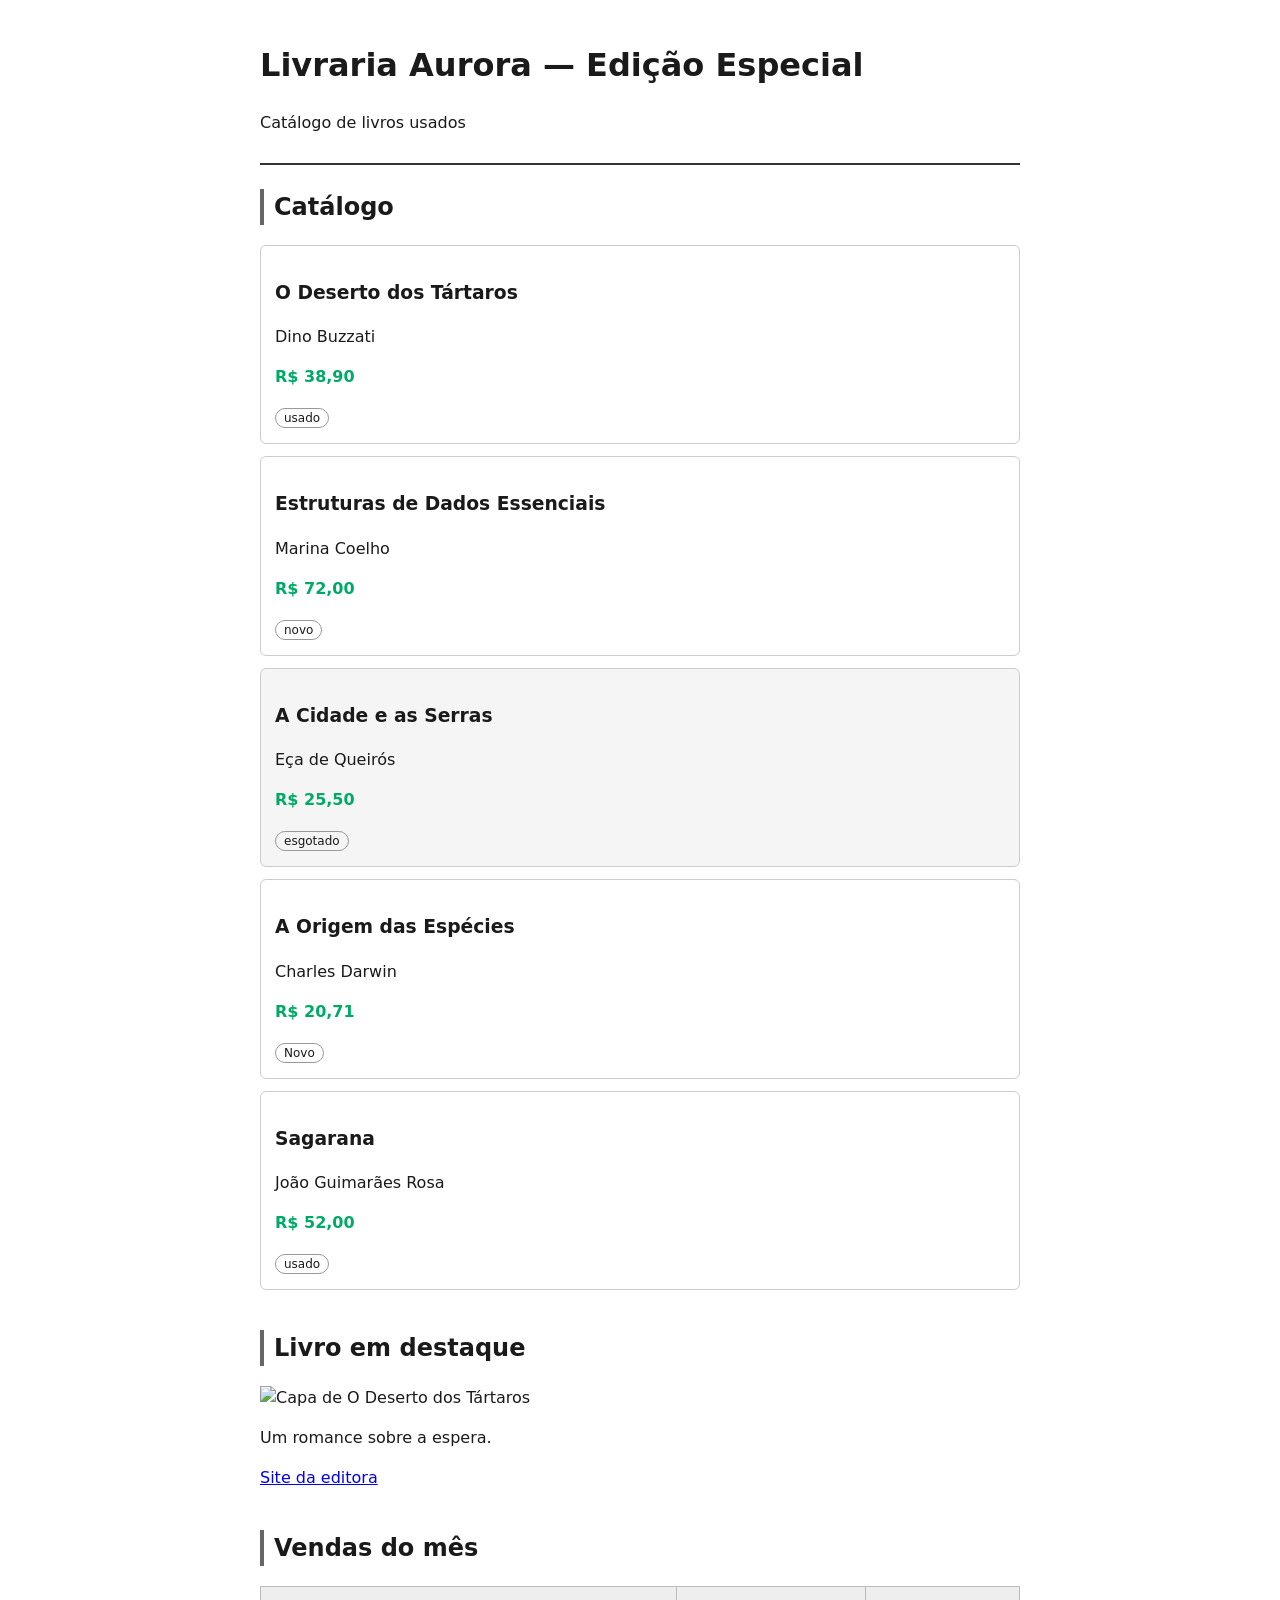
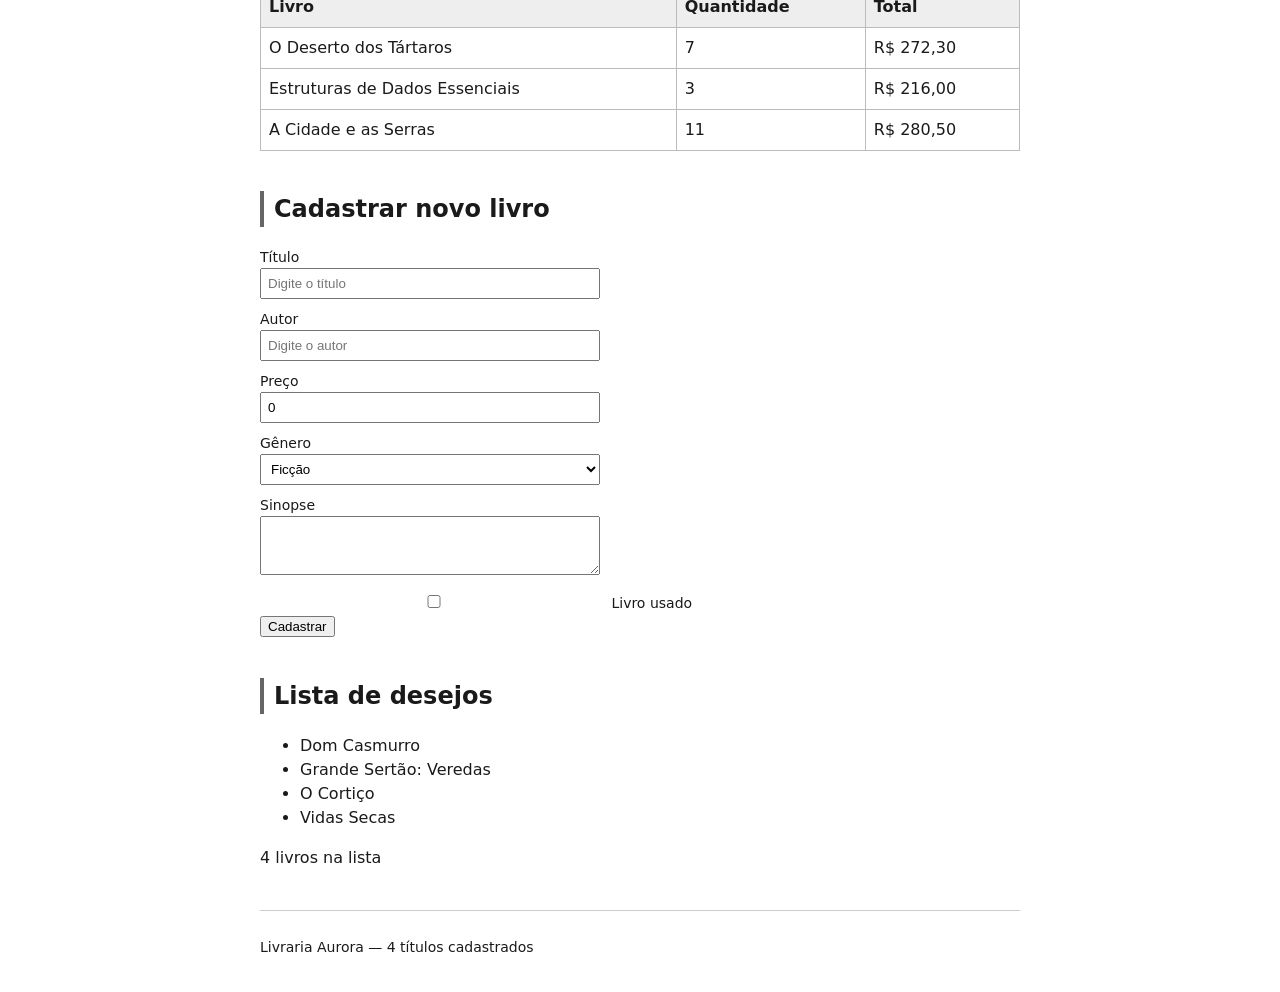
==== DOM2.html @ 726ca989 "feat: adiciona exercícios de DOM fix: corrige seletor no exercício 1.4 docs: atualiza README" ====
<!DOCTYPE html>
<html lang="pt-br">
<head>
  <meta charset="UTF-8">
  <meta name="viewport" content="width=device-width, initial-scale=1.0">
  <title>Praticando DOM — Livraria Aurora</title>
  <style>
    * { box-sizing: border-box; }
    body {
      font-family: system-ui, Arial, sans-serif;
      max-width: 800px;
      margin: 0 auto;
      padding: 20px;
      line-height: 1.5;
      color: #1a1a1a;
    }
    header { border-bottom: 2px solid #333; padding-bottom: 12px; margin-bottom: 24px; }
    section { margin-bottom: 40px; }
    h2 { border-left: 4px solid #666; padding-left: 10px; }
    .oculto { display: none; }
    .livro {
      border: 1px solid #ccc;
      border-radius: 6px;
      padding: 14px;
      margin-bottom: 12px;
    }
    .esgotado { background: #f5f5f5; }
    .preco { font-weight: bold; color: #0a6; }
    .badge { font-size: 12px; padding: 2px 8px; border: 1px solid #999; border-radius: 10px; }
    table { border-collapse: collapse; width: 100%; }
    th, td { border: 1px solid #bbb; padding: 8px; text-align: left; }
    thead { background: #eee; }
    label { display: block; margin-top: 10px; font-size: 14px; }
    input, select, textarea { padding: 6px; width: 100%; max-width: 340px; }
    footer { border-top: 1px solid #ccc; margin-top: 40px; padding-top: 12px; font-size: 14px; }
  </style>
  <script src="Dom2atividade.js" defer></script>
</head>
<body>

  <header>
    <h1 id="titulo-loja">Livraria Aurora</h1>
    <p id="subtitulo">Catálogo de livros usados <span class="oculto">(rascunho interno — não publicar)</span></p>
  </header>

  <main>

    <!-- ============ CATÁLOGO ============ -->
    <section id="catalogo">
      <h2>Catálogo</h2>

      <div class="livro" data-id="101" data-genero="ficcao" data-estoque="4">
        <h3 class="titulo-livro">O Deserto dos Tártaros</h3>
        <p class="autor">Dino Buzzati</p>
        <p class="preco" data-valor="38.90">R$ 38,90</p>
        <span class="badge">usado</span>
      </div>

      <div class="livro" data-id="102" data-genero="tecnico" data-estoque="12">
        <h3 class="titulo-livro">Estruturas de Dados Essenciais</h3>
        <p class="autor">Marina Coelho</p>
        <p class="preco" data-valor="72.00">R$ 72,00</p>
        <span class="badge">novo</span>
      </div>

      <div class="livro esgotado" data-id="103" data-genero="ficcao" data-estoque="0">
        <h3 class="titulo-livro">A Cidade e as Serras</h3>
        <p class="autor">Eça de Queirós</p>
        <p class="preco" data-valor="25.50">R$ 25,50</p>
        <span class="badge">esgotado</span>
      </div>

      <div class="livro oculto" data-id="104" data-genero="biografia" data-estoque="2">
        <h3 class="titulo-livro">Memórias de um Tipógrafo</h3>
        <p class="autor">Joaquim Nabuco Filho</p>
        <p class="preco" data-valor="44.00">R$ 44,00</p>
        <span class="badge">pré-venda</span>
      </div>
    </section>

    <!-- ============ DESTAQUE ============ -->
    <section id="destaque">
      <h2>Livro em destaque</h2>
      <img id="capa-destaque"
           src="capas/deserto.jpg"
           alt="Capa de O Deserto dos Tártaros"
           width="120"
           data-id="101">
      <p id="descricao-destaque">
        Um romance sobre a espera.
        <span class="oculto">Nota interna: revisar tradução na página 84.</span>
      </p>
      <a id="link-editora" href="https://exemplo.com/editora" target="_blank" rel="noopener">
        Site da editora
      </a>
    </section>

    <!-- ============ TABELA ============ -->
    <section id="secao-vendas">
      <h2>Vendas do mês</h2>
      <table id="tabela-vendas">
        <thead>
          <tr>
            <th>Livro</th>
            <th>Quantidade</th>
            <th>Total</th>
          </tr>
        </thead>
        <tbody>
          <tr data-id="101"><td>O Deserto dos Tártaros</td><td>7</td><td>R$ 272,30</td></tr>
          <tr data-id="102"><td>Estruturas de Dados Essenciais</td><td>3</td><td>R$ 216,00</td></tr>
          <tr data-id="103"><td>A Cidade e as Serras</td><td>11</td><td>R$ 280,50</td></tr>
        </tbody>
      </table>
    </section>

    <!-- ============ FORMULÁRIO ============ -->
    <section id="secao-cadastro">
      <h2>Cadastrar novo livro</h2>
      <form id="form-livro">
        <label for="campo-titulo">Título</label>
        <input type="text" id="campo-titulo" name="titulo" placeholder="Digite o título">

        <label for="campo-autor">Autor</label>
        <input type="text" id="campo-autor" name="autor" placeholder="Digite o autor">

        <label for="campo-preco">Preço</label>
        <input type="number" id="campo-preco" name="preco" step="0.01" min="0" value="0">

        <label for="campo-genero">Gênero</label>
        <select id="campo-genero" name="genero">
          <option value="ficcao">Ficção</option>
          <option value="tecnico">Técnico</option>
          <option value="biografia">Biografia</option>
        </select>

        <label for="campo-sinopse">Sinopse</label>
        <textarea id="campo-sinopse" name="sinopse" rows="3"></textarea>

        <label>
          <input type="checkbox" id="campo-usado" name="usado"> Livro usado
        </label>

        <button type="submit" id="btn-cadastrar">Cadastrar</button>
      </form>
      <p id="saida-cadastro"></p>
    </section>

    <!-- ============ LISTA VAZIA (para exercícios de criação) ============ -->
    <section id="secao-desejos">
      <h2>Lista de desejos</h2>
      <ul id="lista-desejos"></ul>
      <p id="contador-desejos">0 livros na lista</p>
    </section>

  </main>

  <footer>
    <p id="rodape">Livraria Aurora — <span id="total-livros">4</span> títulos cadastrados</p>
  </footer>

  
</body>
</html>
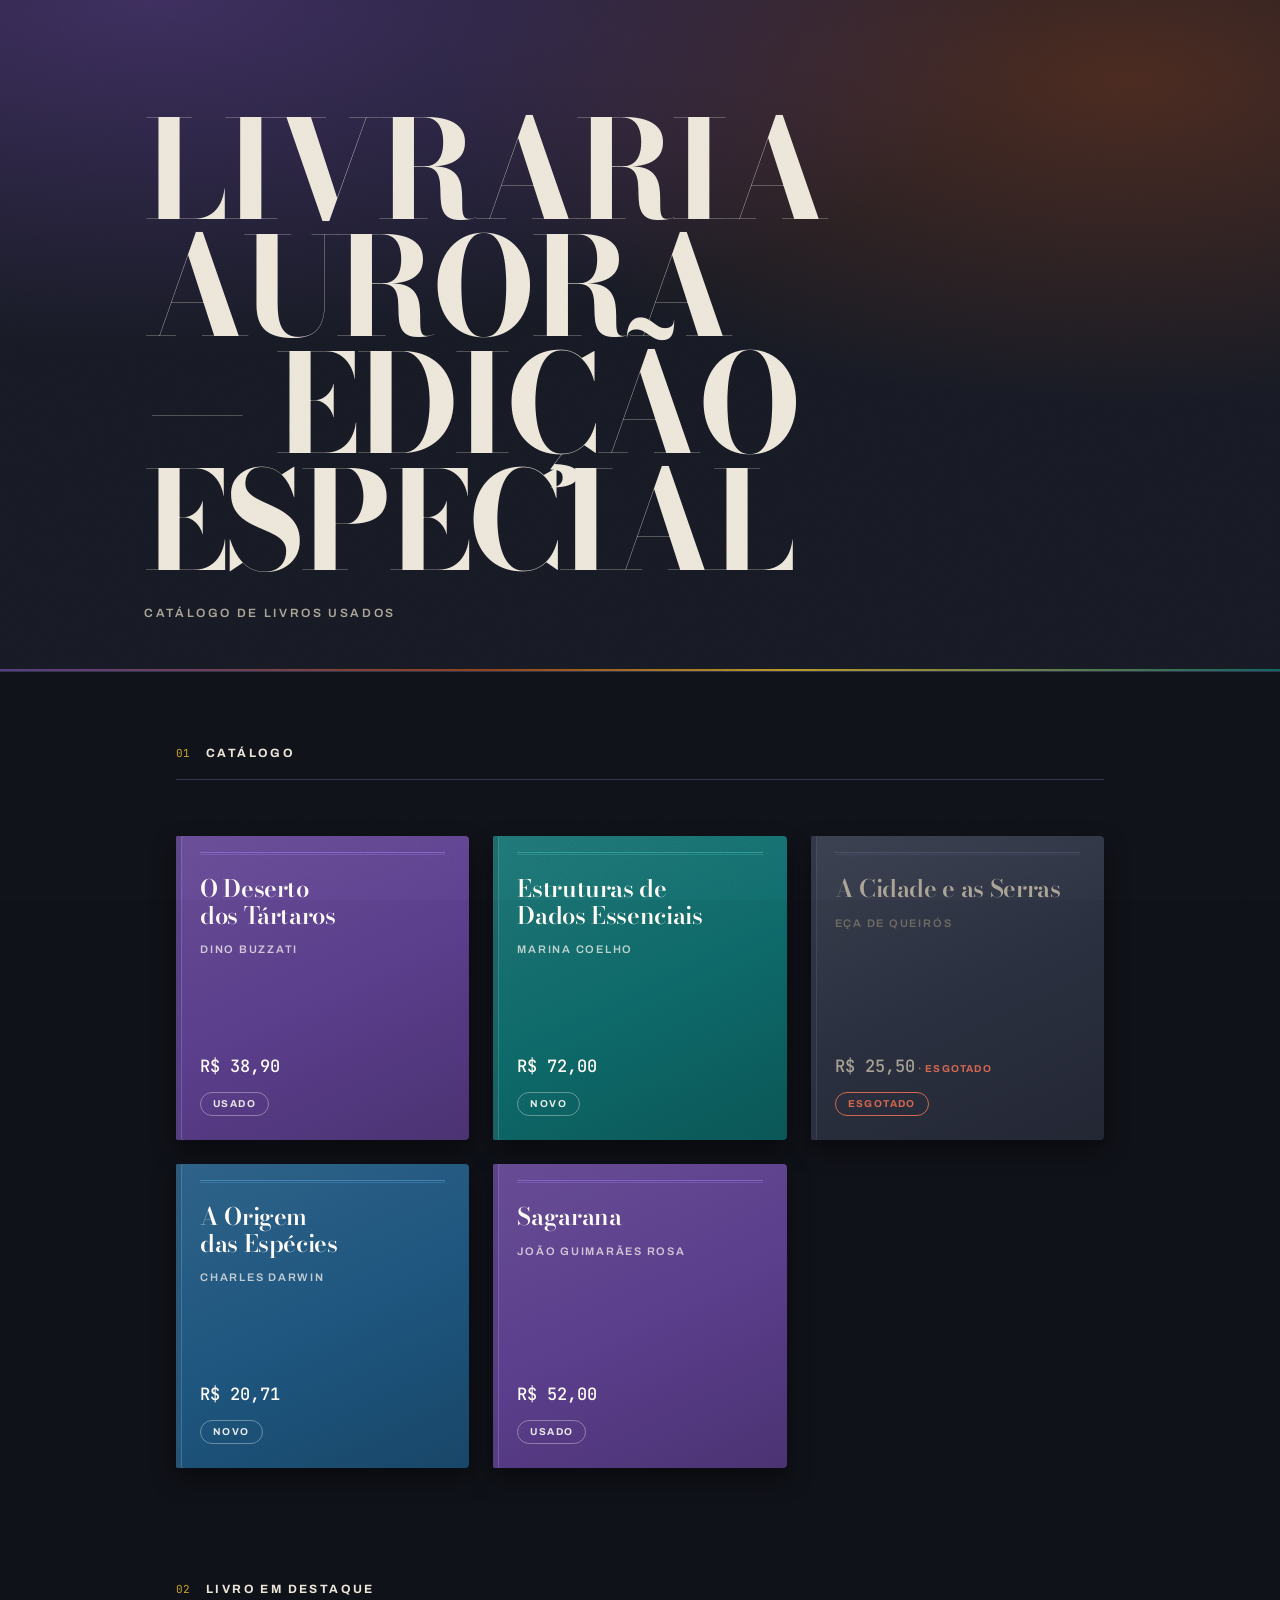
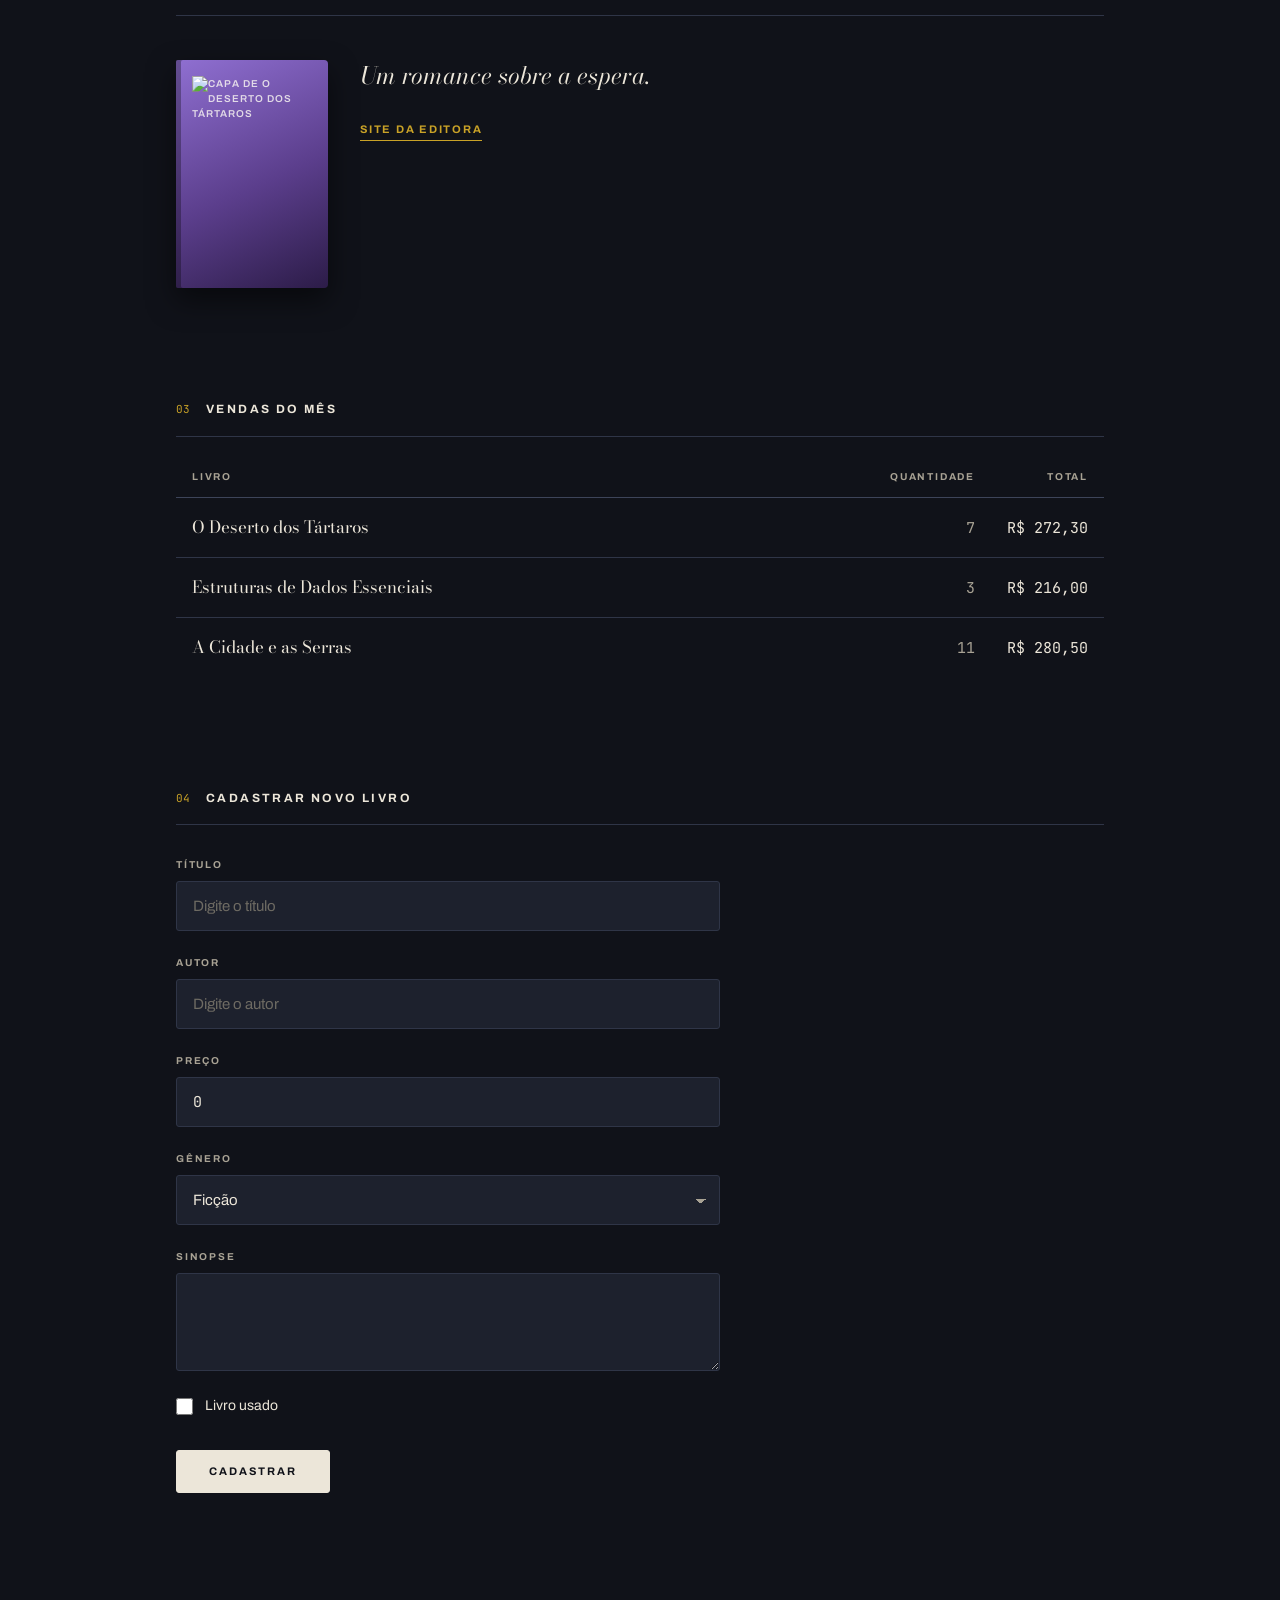
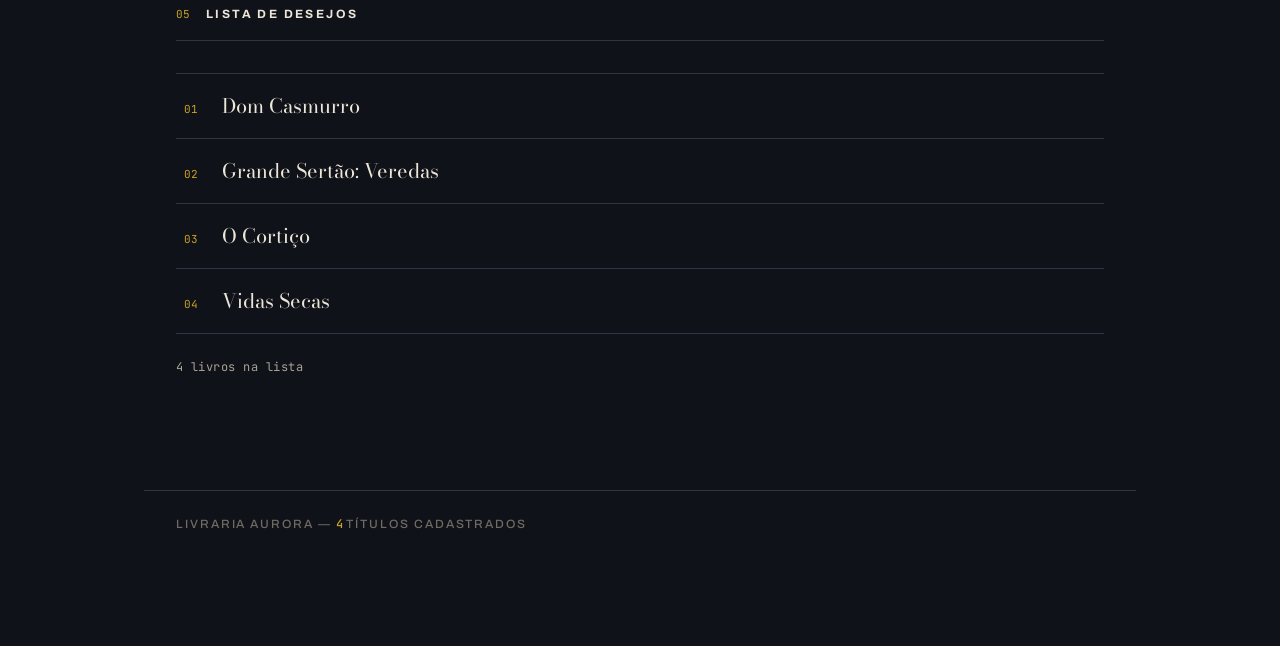
==== commit a174754f: "adição do css" ====
--- a/DOM2.html
+++ b/DOM2.html
@@ -1,164 +1,179 @@
-<!DOCTYPE html>
+<!doctype html>
 <html lang="pt-br">
-<head>
-  <meta charset="UTF-8">
-  <meta name="viewport" content="width=device-width, initial-scale=1.0">
-  <title>Praticando DOM — Livraria Aurora</title>
-  <style>
-    * { box-sizing: border-box; }
-    body {
-      font-family: system-ui, Arial, sans-serif;
-      max-width: 800px;
-      margin: 0 auto;
-      padding: 20px;
-      line-height: 1.5;
-      color: #1a1a1a;
-    }
-    header { border-bottom: 2px solid #333; padding-bottom: 12px; margin-bottom: 24px; }
-    section { margin-bottom: 40px; }
-    h2 { border-left: 4px solid #666; padding-left: 10px; }
-    .oculto { display: none; }
-    .livro {
-      border: 1px solid #ccc;
-      border-radius: 6px;
-      padding: 14px;
-      margin-bottom: 12px;
-    }
-    .esgotado { background: #f5f5f5; }
-    .preco { font-weight: bold; color: #0a6; }
-    .badge { font-size: 12px; padding: 2px 8px; border: 1px solid #999; border-radius: 10px; }
-    table { border-collapse: collapse; width: 100%; }
-    th, td { border: 1px solid #bbb; padding: 8px; text-align: left; }
-    thead { background: #eee; }
-    label { display: block; margin-top: 10px; font-size: 14px; }
-    input, select, textarea { padding: 6px; width: 100%; max-width: 340px; }
-    footer { border-top: 1px solid #ccc; margin-top: 40px; padding-top: 12px; font-size: 14px; }
-  </style>
-  <script src="Dom2atividade.js" defer></script>
-</head>
-<body>
+  <head>
+    <meta charset="UTF-8" />
+    <meta name="viewport" content="width=device-width, initial-scale=1.0" />
+    <title>Praticando DOM — Livraria Aurora</title>
+    <link rel="stylesheet" href="DOM2.css" />
+    <script src="Dom2atividade.js" defer></script>
+  </head>
+  <body>
+    <header>
+      <h1 id="titulo-loja">Livraria Aurora</h1>
+      <p id="subtitulo">
+        Catálogo de livros usados
+        <span class="oculto">(rascunho interno — não publicar)</span>
+      </p>
+    </header>
 
-  <header>
-    <h1 id="titulo-loja">Livraria Aurora</h1>
-    <p id="subtitulo">Catálogo de livros usados <span class="oculto">(rascunho interno — não publicar)</span></p>
-  </header>
+    <main>
+      <section id="catalogo">
+        <h2>Catálogo</h2>
 
-  <main>
+        <div class="livro" data-id="101" data-genero="ficcao" data-estoque="4">
+          <h3 class="titulo-livro">O Deserto dos Tártaros</h3>
+          <p class="autor">Dino Buzzati</p>
+          <p class="preco" data-valor="38.90">R$ 38,90</p>
+          <span class="badge">usado</span>
+        </div>
 
-    <!-- ============ CATÁLOGO ============ -->
-    <section id="catalogo">
-      <h2>Catálogo</h2>
+        <div
+          class="livro"
+          data-id="102"
+          data-genero="tecnico"
+          data-estoque="12"
+        >
+          <h3 class="titulo-livro">Estruturas de Dados Essenciais</h3>
+          <p class="autor">Marina Coelho</p>
+          <p class="preco" data-valor="72.00">R$ 72,00</p>
+          <span class="badge">novo</span>
+        </div>
 
-      <div class="livro" data-id="101" data-genero="ficcao" data-estoque="4">
-        <h3 class="titulo-livro">O Deserto dos Tártaros</h3>
-        <p class="autor">Dino Buzzati</p>
-        <p class="preco" data-valor="38.90">R$ 38,90</p>
-        <span class="badge">usado</span>
-      </div>
+        <div
+          class="livro esgotado"
+          data-id="103"
+          data-genero="ficcao"
+          data-estoque="0"
+        >
+          <h3 class="titulo-livro">A Cidade e as Serras</h3>
+          <p class="autor">Eça de Queirós</p>
+          <p class="preco" data-valor="25.50">R$ 25,50</p>
+          <span class="badge">esgotado</span>
+        </div>
 
-      <div class="livro" data-id="102" data-genero="tecnico" data-estoque="12">
-        <h3 class="titulo-livro">Estruturas de Dados Essenciais</h3>
-        <p class="autor">Marina Coelho</p>
-        <p class="preco" data-valor="72.00">R$ 72,00</p>
-        <span class="badge">novo</span>
-      </div>
+        <div
+          class="livro oculto"
+          data-id="104"
+          data-genero="biografia"
+          data-estoque="2"
+        >
+          <h3 class="titulo-livro">Memórias de um Tipógrafo</h3>
+          <p class="autor">Joaquim Nabuco Filho</p>
+          <p class="preco" data-valor="44.00">R$ 44,00</p>
+          <span class="badge">pré-venda</span>
+        </div>
+      </section>
+      <section id="destaque">
+        <h2>Livro em destaque</h2>
+        <img
+          id="capa-destaque"
+          src="capas/deserto.jpg"
+          alt="Capa de O Deserto dos Tártaros"
+          width="120"
+          data-id="101"
+        />
+        <p id="descricao-destaque">
+          Um romance sobre a espera.
+          <span class="oculto"
+            >Nota interna: revisar tradução na página 84.</span
+          >
+        </p>
+        <a
+          id="link-editora"
+          href="https://exemplo.com/editora"
+          target="_blank"
+          rel="noopener"
+        >
+          Site da editora
+        </a>
+      </section>
+      <section id="secao-vendas">
+        <h2>Vendas do mês</h2>
+        <table id="tabela-vendas">
+          <thead>
+            <tr>
+              <th>Livro</th>
+              <th>Quantidade</th>
+              <th>Total</th>
+            </tr>
+          </thead>
+          <tbody>
+            <tr data-id="101">
+              <td>O Deserto dos Tártaros</td>
+              <td>7</td>
+              <td>R$ 272,30</td>
+            </tr>
+            <tr data-id="102">
+              <td>Estruturas de Dados Essenciais</td>
+              <td>3</td>
+              <td>R$ 216,00</td>
+            </tr>
+            <tr data-id="103">
+              <td>A Cidade e as Serras</td>
+              <td>11</td>
+              <td>R$ 280,50</td>
+            </tr>
+          </tbody>
+        </table>
+      </section>
+      <section id="secao-cadastro">
+        <h2>Cadastrar novo livro</h2>
+        <form id="form-livro">
+          <label for="campo-titulo">Título</label>
+          <input
+            type="text"
+            id="campo-titulo"
+            name="titulo"
+            placeholder="Digite o título"
+          />
 
-      <div class="livro esgotado" data-id="103" data-genero="ficcao" data-estoque="0">
-        <h3 class="titulo-livro">A Cidade e as Serras</h3>
-        <p class="autor">Eça de Queirós</p>
-        <p class="preco" data-valor="25.50">R$ 25,50</p>
-        <span class="badge">esgotado</span>
-      </div>
+          <label for="campo-autor">Autor</label>
+          <input
+            type="text"
+            id="campo-autor"
+            name="autor"
+            placeholder="Digite o autor"
+          />
 
-      <div class="livro oculto" data-id="104" data-genero="biografia" data-estoque="2">
-        <h3 class="titulo-livro">Memórias de um Tipógrafo</h3>
-        <p class="autor">Joaquim Nabuco Filho</p>
-        <p class="preco" data-valor="44.00">R$ 44,00</p>
-        <span class="badge">pré-venda</span>
-      </div>
-    </section>
+          <label for="campo-preco">Preço</label>
+          <input
+            type="number"
+            id="campo-preco"
+            name="preco"
+            step="0.01"
+            min="0"
+            value="0"
+          />
 
-    <!-- ============ DESTAQUE ============ -->
-    <section id="destaque">
-      <h2>Livro em destaque</h2>
-      <img id="capa-destaque"
-           src="capas/deserto.jpg"
-           alt="Capa de O Deserto dos Tártaros"
-           width="120"
-           data-id="101">
-      <p id="descricao-destaque">
-        Um romance sobre a espera.
-        <span class="oculto">Nota interna: revisar tradução na página 84.</span>
+          <label for="campo-genero">Gênero</label>
+          <select id="campo-genero" name="genero">
+            <option value="ficcao">Ficção</option>
+            <option value="tecnico">Técnico</option>
+            <option value="biografia">Biografia</option>
+          </select>
+
+          <label for="campo-sinopse">Sinopse</label>
+          <textarea id="campo-sinopse" name="sinopse" rows="3"></textarea>
+
+          <label>
+            <input type="checkbox" id="campo-usado" name="usado" /> Livro usado
+          </label>
+
+          <button type="submit" id="btn-cadastrar">Cadastrar</button>
+        </form>
+        <p id="saida-cadastro"></p>
+      </section>
+      <section id="secao-desejos">
+        <h2>Lista de desejos</h2>
+        <ul id="lista-desejos"></ul>
+        <p id="contador-desejos">0 livros na lista</p>
+      </section>
+    </main>
+
+    <footer>
+      <p id="rodape">
+        Livraria Aurora — <span id="total-livros">4</span> títulos cadastrados
       </p>
-      <a id="link-editora" href="https://exemplo.com/editora" target="_blank" rel="noopener">
-        Site da editora
-      </a>
-    </section>
-
-    <!-- ============ TABELA ============ -->
-    <section id="secao-vendas">
-      <h2>Vendas do mês</h2>
-      <table id="tabela-vendas">
-        <thead>
-          <tr>
-            <th>Livro</th>
-            <th>Quantidade</th>
-            <th>Total</th>
-          </tr>
-        </thead>
-        <tbody>
-          <tr data-id="101"><td>O Deserto dos Tártaros</td><td>7</td><td>R$ 272,30</td></tr>
-          <tr data-id="102"><td>Estruturas de Dados Essenciais</td><td>3</td><td>R$ 216,00</td></tr>
-          <tr data-id="103"><td>A Cidade e as Serras</td><td>11</td><td>R$ 280,50</td></tr>
-        </tbody>
-      </table>
-    </section>
-
-    <!-- ============ FORMULÁRIO ============ -->
-    <section id="secao-cadastro">
-      <h2>Cadastrar novo livro</h2>
-      <form id="form-livro">
-        <label for="campo-titulo">Título</label>
-        <input type="text" id="campo-titulo" name="titulo" placeholder="Digite o título">
-
-        <label for="campo-autor">Autor</label>
-        <input type="text" id="campo-autor" name="autor" placeholder="Digite o autor">
-
-        <label for="campo-preco">Preço</label>
-        <input type="number" id="campo-preco" name="preco" step="0.01" min="0" value="0">
-
-        <label for="campo-genero">Gênero</label>
-        <select id="campo-genero" name="genero">
-          <option value="ficcao">Ficção</option>
-          <option value="tecnico">Técnico</option>
-          <option value="biografia">Biografia</option>
-        </select>
-
-        <label for="campo-sinopse">Sinopse</label>
-        <textarea id="campo-sinopse" name="sinopse" rows="3"></textarea>
-
-        <label>
-          <input type="checkbox" id="campo-usado" name="usado"> Livro usado
-        </label>
-
-        <button type="submit" id="btn-cadastrar">Cadastrar</button>
-      </form>
-      <p id="saida-cadastro"></p>
-    </section>
-
-    <!-- ============ LISTA VAZIA (para exercícios de criação) ============ -->
-    <section id="secao-desejos">
-      <h2>Lista de desejos</h2>
-      <ul id="lista-desejos"></ul>
-      <p id="contador-desejos">0 livros na lista</p>
-    </section>
-
-  </main>
-
-  <footer>
-    <p id="rodape">Livraria Aurora — <span id="total-livros">4</span> títulos cadastrados</p>
-  </footer>
-
-  
-</body>
-</html>+    </footer>
+  </body>
+</html>
--- a/DOM2.css
+++ b/DOM2.css
@@ -0,0 +1,868 @@
+@import url("https://fonts.googleapis.com/css2?family=Bodoni+Moda:ital,opsz,wght@0,6..96,400;0,6..96,600;0,6..96,700;1,6..96,400&family=Archivo:wght@400;500;600;700&family=JetBrains+Mono:wght@400;500&display=swap");
+
+:root {
+  --breu: #101219;
+  --sala: #171a24;
+  --painel: #1d212d;
+  --painel-2: #232837;
+  --fio: #2f3547;
+  --fio-forte: #3d4459;
+
+  --papel: #ece6d9;
+  --papel-meio: #a8a294;
+  --papel-fraco: #6e6b63;
+
+  --ficcao: #5b3e8c;
+  --ficcao-luz: #8f6fd1;
+  --tecnico: #0e6a6a;
+  --tecnico-luz: #3aa5a0;
+  --biografia: #9c4419;
+  --biografia-luz: #d97b3f;
+  --cientifica: #1e567f;
+  --cientifica-luz: #4f93c4;
+  --neutro: #414859;
+  --neutro-luz: #8590a3;
+
+  --aurora: linear-gradient(
+    90deg,
+    #5b3e8c 0%,
+    #9c4419 38%,
+    #c9a227 62%,
+    #0e6a6a 100%
+  );
+
+  --ouro: #c9a227;
+  --alerta: #d4674f;
+  --ok: #4fb08a;
+
+  --display: "Bodoni Moda", "Didot", Georgia, serif;
+  --ui: "Archivo", system-ui, sans-serif;
+  --dados: "JetBrains Mono", "SF Mono", Consolas, monospace;
+
+  --e1: 0.25rem;
+  --e2: 0.5rem;
+  --e3: 0.75rem;
+  --e4: 1rem;
+  --e5: 1.5rem;
+  --e6: 2rem;
+  --e7: 3rem;
+  --e8: 4.5rem;
+  --e9: 7rem;
+
+  --raio: 3px;
+
+  --transicao: 220ms cubic-bezier(0.22, 0.61, 0.36, 1);
+}
+
+*,
+*::before,
+*::after {
+  box-sizing: border-box;
+}
+* {
+  margin: 0;
+}
+
+html {
+  -webkit-text-size-adjust: 100%;
+  scroll-behavior: smooth;
+}
+
+body {
+  min-height: 100vh;
+  background: var(--breu);
+  color: var(--papel);
+  font-family: var(--ui);
+  font-size: 1rem;
+  line-height: 1.6;
+  -webkit-font-smoothing: antialiased;
+  padding: 0 0 var(--e9);
+  overflow-x: hidden;
+}
+
+body::before {
+  content: "";
+  position: fixed;
+  inset: 0;
+  z-index: 9999;
+  pointer-events: none;
+  opacity: 0.16;
+  mix-blend-mode: overlay;
+  background-image: url("data:image/svg+xml,%3Csvg xmlns='http://www.w3.org/2000/svg' width='180' height='180'%3E%3Cfilter id='n'%3E%3CfeTurbulence type='fractalNoise' baseFrequency='.85' numOctaves='3'/%3E%3C/filter%3E%3Crect width='100%25' height='100%25' filter='url(%23n)'/%3E%3C/svg%3E");
+}
+
+img {
+  display: block;
+  max-width: 100%;
+  height: auto;
+}
+button,
+input,
+select,
+textarea {
+  font: inherit;
+  color: inherit;
+}
+
+:focus-visible {
+  outline: 2px solid var(--ouro);
+  outline-offset: 3px;
+}
+
+body > header {
+  position: relative;
+  padding: var(--e9) var(--e6) var(--e7);
+  background:
+    radial-gradient(
+      120% 90% at 12% 0%,
+      rgba(91, 62, 140, 0.55) 0%,
+      transparent 58%
+    ),
+    radial-gradient(
+      90% 80% at 88% 12%,
+      rgba(156, 68, 25, 0.38) 0%,
+      transparent 60%
+    ),
+    var(--sala);
+  border-bottom: 1px solid var(--fio);
+  overflow: hidden;
+}
+
+body > header::after {
+  content: "";
+  position: absolute;
+  left: 0;
+  right: 0;
+  bottom: 0;
+  height: 2px;
+  background: var(--aurora);
+  opacity: 0.9;
+}
+
+#titulo-loja {
+  max-width: 62rem;
+  margin-inline: auto;
+  font-family: var(--display);
+  font-optical-sizing: auto;
+  font-size: clamp(3rem, 13vw, 8.5rem);
+  font-weight: 700;
+  line-height: 0.86;
+  letter-spacing: -0.035em;
+  text-transform: uppercase;
+  color: var(--papel);
+  text-wrap: balance;
+}
+
+#subtitulo {
+  max-width: 62rem;
+  margin: var(--e5) auto 0;
+  font-size: 0.75rem;
+  font-weight: 600;
+  text-transform: uppercase;
+  letter-spacing: 0.22em;
+  color: var(--papel-meio);
+}
+
+main {
+  max-width: 62rem;
+  margin: var(--e8) auto 0;
+  padding-inline: var(--e6);
+  display: flex;
+  flex-direction: column;
+  gap: var(--e9);
+}
+
+main {
+  counter-reset: secao;
+}
+
+h2 {
+  display: flex;
+  align-items: baseline;
+  gap: var(--e4);
+  font-family: var(--ui);
+  font-size: 0.75rem;
+  font-weight: 700;
+  text-transform: uppercase;
+  letter-spacing: 0.2em;
+  color: var(--papel);
+  padding-bottom: var(--e4);
+  margin-bottom: var(--e6);
+  border-bottom: 1px solid var(--fio);
+}
+
+h2::before {
+  counter-increment: secao;
+  content: counter(secao, decimal-leading-zero);
+  font-family: var(--dados);
+  font-size: 0.6875rem;
+  font-weight: 400;
+  letter-spacing: 0;
+  color: var(--ouro);
+}
+
+#catalogo {
+  display: grid;
+  grid-template-columns: repeat(auto-fill, minmax(15rem, 1fr));
+  gap: var(--e5);
+  align-items: stretch;
+}
+
+#catalogo > h2 {
+  grid-column: 1 / -1;
+}
+
+.livro {
+  --capa: var(--neutro);
+  --capa-luz: var(--neutro-luz);
+
+  position: relative;
+  display: flex;
+  flex-direction: column;
+  min-height: 19rem;
+  padding: var(--e6) var(--e5) var(--e5);
+  background: linear-gradient(
+    155deg,
+    color-mix(in srgb, var(--capa) 100%, white 8%) 0%,
+    var(--capa) 52%,
+    color-mix(in srgb, var(--capa) 100%, black 22%) 100%
+  );
+  border-radius: 2px 4px 4px 2px;
+  box-shadow:
+    inset 5px 0 0 rgba(0, 0, 0, 0.28),
+    inset 6px 0 0 color-mix(in srgb, var(--capa-luz) 55%, transparent),
+    0 10px 24px rgba(0, 0, 0, 0.45);
+  transform-origin: left center;
+  transition:
+    transform var(--transicao),
+    box-shadow var(--transicao);
+}
+
+.livro::before {
+  content: "";
+  position: absolute;
+  top: var(--e4);
+  left: var(--e5);
+  right: var(--e5);
+  height: 3px;
+  border-top: 1px solid color-mix(in srgb, var(--capa-luz) 70%, transparent);
+  border-bottom: 1px solid color-mix(in srgb, var(--capa-luz) 40%, transparent);
+}
+
+.livro:hover {
+  transform: perspective(900px) rotateY(-7deg) translateX(4px) scale(1.015);
+  box-shadow:
+    inset 5px 0 0 rgba(0, 0, 0, 0.28),
+    inset 6px 0 0 color-mix(in srgb, var(--capa-luz) 75%, transparent),
+    0 22px 44px rgba(0, 0, 0, 0.55);
+}
+
+.livro[data-genero="ficcao"] {
+  --capa: var(--ficcao);
+  --capa-luz: var(--ficcao-luz);
+}
+.livro[data-genero="tecnico"] {
+  --capa: var(--tecnico);
+  --capa-luz: var(--tecnico-luz);
+}
+.livro[data-genero="biografia"] {
+  --capa: var(--biografia);
+  --capa-luz: var(--biografia-luz);
+}
+.livro[data-genero="cientifica"] {
+  --capa: var(--cientifica);
+  --capa-luz: var(--cientifica-luz);
+}
+
+.titulo-livro {
+  font-family: var(--display);
+  font-optical-sizing: auto;
+  font-size: 1.5rem;
+  font-weight: 600;
+  line-height: 1.1;
+  letter-spacing: -0.015em;
+  color: #fdfaf4;
+  text-wrap: balance;
+  margin-top: var(--e2);
+}
+
+.autor {
+  margin-top: var(--e3);
+  font-family: var(--ui);
+  font-size: 0.6875rem;
+  font-weight: 600;
+  text-transform: uppercase;
+  letter-spacing: 0.16em;
+  color: rgba(253, 250, 244, 0.72);
+}
+
+.preco {
+  margin-top: auto;
+  padding-top: var(--e5);
+  font-family: var(--dados);
+  font-size: 1.0625rem;
+  font-weight: 500;
+  font-variant-numeric: tabular-nums;
+  color: #fdfaf4;
+}
+
+.badge {
+  align-self: flex-start;
+  margin-top: var(--e3);
+  font-family: var(--ui);
+  font-size: 0.625rem;
+  font-weight: 700;
+  text-transform: uppercase;
+  letter-spacing: 0.14em;
+  color: rgba(253, 250, 244, 0.9);
+  border: 1px solid rgba(253, 250, 244, 0.35);
+  border-radius: 999px;
+  padding: 0.2rem var(--e3);
+}
+
+.livro.esgotado {
+  --capa: #2b3040;
+  --capa-luz: #4d5670;
+}
+
+.livro.esgotado .titulo-livro,
+.livro.esgotado .preco {
+  color: var(--papel-meio);
+}
+
+.livro.esgotado .autor {
+  color: var(--papel-fraco);
+}
+
+.livro.esgotado .badge {
+  color: var(--alerta);
+  border-color: var(--alerta);
+}
+
+.livro[data-estoque="0"] .preco::after {
+  content: " · esgotado";
+  font-family: var(--ui);
+  font-size: 0.625rem;
+  font-weight: 700;
+  letter-spacing: 0.12em;
+  text-transform: uppercase;
+  color: var(--alerta);
+}
+
+.livro[data-promocao="true"]::after {
+  content: "promoção";
+  position: absolute;
+  top: 1.35rem;
+  right: -2.6rem;
+  width: 10rem;
+  transform: rotate(45deg);
+  background: var(--ouro);
+  color: #241c05;
+  font-family: var(--ui);
+  font-size: 0.5625rem;
+  font-weight: 700;
+  text-transform: uppercase;
+  letter-spacing: 0.18em;
+  text-align: center;
+  padding: 0.22rem 0;
+  box-shadow: 0 2px 8px rgba(0, 0, 0, 0.4);
+}
+
+.livro[data-promocao="true"] {
+  overflow: hidden;
+}
+
+.livro[data-promocao="true"] .titulo-livro {
+  padding-right: 2.75rem;
+}
+
+#destaque {
+  display: grid;
+  grid-template-columns: 9.5rem 1fr;
+  grid-template-areas:
+    "titulo titulo"
+    "capa   texto"
+    "capa   link";
+  grid-template-rows: auto auto 1fr;
+  column-gap: var(--e6);
+  row-gap: var(--e3);
+  align-items: start;
+}
+
+#destaque > h2 {
+  grid-area: titulo;
+}
+
+#capa-destaque {
+  grid-area: capa;
+  width: 9.5rem;
+  height: auto;
+  aspect-ratio: 2 / 3;
+  object-fit: cover;
+  background: linear-gradient(
+    155deg,
+    var(--ficcao-luz) 0%,
+    var(--ficcao) 55%,
+    #2c1c48 100%
+  );
+  border-radius: 2px 4px 4px 2px;
+  box-shadow:
+    inset 5px 0 0 rgba(0, 0, 0, 0.3),
+    0 12px 28px rgba(0, 0, 0, 0.5);
+  display: flex;
+  font-family: var(--ui);
+  font-size: 0.625rem;
+  font-weight: 600;
+  text-transform: uppercase;
+  letter-spacing: 0.1em;
+  line-height: 1.5;
+  color: rgba(253, 250, 244, 0.8);
+  padding: var(--e4);
+  overflow: hidden;
+}
+
+#descricao-destaque {
+  grid-area: texto;
+  font-family: var(--display);
+  font-optical-sizing: auto;
+  font-size: 1.5rem;
+  font-style: italic;
+  font-weight: 400;
+  line-height: 1.35;
+  color: var(--papel);
+  text-wrap: balance;
+}
+
+#link-editora {
+  grid-area: link;
+  align-self: start;
+  justify-self: start;
+  margin-top: var(--e4);
+  font-family: var(--ui);
+  font-size: 0.6875rem;
+  font-weight: 700;
+  text-transform: uppercase;
+  letter-spacing: 0.16em;
+  color: var(--ouro);
+  text-decoration: none;
+  padding-bottom: 3px;
+  background-image: linear-gradient(var(--ouro), var(--ouro));
+  background-size: 100% 1px;
+  background-position: 0 100%;
+  background-repeat: no-repeat;
+  transition:
+    background-size var(--transicao),
+    color var(--transicao);
+}
+
+#link-editora:hover {
+  background-size: 0% 1px;
+  color: var(--papel);
+}
+
+table {
+  width: 100%;
+  border-collapse: collapse;
+}
+
+thead th {
+  font-family: var(--ui);
+  font-size: 0.625rem;
+  font-weight: 700;
+  text-transform: uppercase;
+  letter-spacing: 0.18em;
+  color: var(--papel-meio);
+  text-align: left;
+  padding: 0 var(--e4) var(--e3);
+  border-bottom: 1px solid var(--fio-forte);
+  white-space: nowrap;
+}
+
+tbody td {
+  padding: var(--e4);
+  border-bottom: 1px solid var(--fio);
+  vertical-align: baseline;
+}
+
+tbody tr:last-child td {
+  border-bottom: none;
+}
+
+tbody tr {
+  transition: background-color var(--transicao);
+}
+tbody tr:hover {
+  background: var(--painel);
+}
+
+tbody td:first-child {
+  font-family: var(--display);
+  font-optical-sizing: auto;
+  font-size: 1.0625rem;
+  color: var(--papel);
+}
+
+tbody td:nth-child(2),
+thead th:nth-child(2),
+tbody td:nth-child(3),
+thead th:nth-child(3) {
+  text-align: right;
+  width: 1%;
+  white-space: nowrap;
+}
+
+tbody td:nth-child(2),
+tbody td:nth-child(3) {
+  font-family: var(--dados);
+  font-size: 0.9375rem;
+  font-variant-numeric: tabular-nums;
+  color: var(--papel-meio);
+}
+
+tbody td:nth-child(3) {
+  color: var(--papel);
+}
+
+#form-livro {
+  display: flex;
+  flex-direction: column;
+  max-width: 34rem;
+}
+
+#form-livro label {
+  display: block;
+  margin-top: var(--e5);
+  margin-bottom: var(--e2);
+  font-family: var(--ui);
+  font-size: 0.625rem;
+  font-weight: 700;
+  text-transform: uppercase;
+  letter-spacing: 0.18em;
+  color: var(--papel-meio);
+}
+
+#form-livro > label:first-of-type {
+  margin-top: 0;
+}
+
+input[type="text"],
+input[type="number"],
+select,
+textarea {
+  width: 100%;
+  background: var(--painel);
+  color: var(--papel);
+  border: 1px solid var(--fio);
+  border-radius: var(--raio);
+  padding: var(--e3) var(--e4);
+  font-size: 0.9375rem;
+  transition:
+    border-color var(--transicao),
+    background-color var(--transicao),
+    box-shadow var(--transicao);
+}
+
+input[type="number"] {
+  font-family: var(--dados);
+  font-variant-numeric: tabular-nums;
+}
+
+input:hover,
+select:hover,
+textarea:hover {
+  border-color: var(--fio-forte);
+}
+
+input:focus,
+select:focus,
+textarea:focus {
+  outline: none;
+  background: var(--painel-2);
+  border-color: var(--ouro);
+  box-shadow: 0 0 0 3px rgba(201, 162, 39, 0.16);
+}
+
+::placeholder {
+  color: var(--papel-fraco);
+  opacity: 1;
+}
+
+textarea {
+  resize: vertical;
+  min-height: 6rem;
+  font-family: var(--ui);
+  line-height: 1.6;
+}
+
+select {
+  appearance: none;
+  background-image:
+    linear-gradient(45deg, transparent 50%, var(--papel-meio) 50%),
+    linear-gradient(135deg, var(--papel-meio) 50%, transparent 50%);
+  background-position:
+    calc(100% - 18px) calc(50% + 1px),
+    calc(100% - 13px) calc(50% + 1px);
+  background-size:
+    5px 5px,
+    5px 5px;
+  background-repeat: no-repeat;
+  padding-right: var(--e7);
+}
+
+#form-livro label:has(input[type="checkbox"]) {
+  display: flex;
+  align-items: center;
+  gap: var(--e3);
+  margin-top: var(--e5);
+  margin-bottom: 0;
+  font-size: 0.875rem;
+  font-weight: 400;
+  text-transform: none;
+  letter-spacing: 0;
+  color: var(--papel);
+  cursor: pointer;
+}
+
+input[type="checkbox"] {
+  width: 1.05rem;
+  height: 1.05rem;
+  accent-color: var(--ouro);
+  cursor: pointer;
+}
+
+#btn-cadastrar {
+  align-self: flex-start;
+  margin-top: var(--e6);
+  font-family: var(--ui);
+  font-size: 0.6875rem;
+  font-weight: 700;
+  text-transform: uppercase;
+  letter-spacing: 0.18em;
+  color: var(--breu);
+  background: var(--papel);
+  border: 1px solid var(--papel);
+  border-radius: var(--raio);
+  padding: var(--e3) var(--e6);
+  cursor: pointer;
+  transition:
+    background-color var(--transicao),
+    color var(--transicao),
+    transform var(--transicao);
+}
+
+#btn-cadastrar:hover {
+  background: var(--ouro);
+  border-color: var(--ouro);
+  color: #241c05;
+}
+
+#btn-cadastrar:active {
+  transform: translateY(1px);
+}
+
+#saida-cadastro {
+  margin-top: var(--e5);
+  padding: var(--e4) var(--e5);
+  max-width: 34rem;
+  background: var(--painel);
+  border-left: 2px solid var(--ok);
+  border-radius: 0 var(--raio) var(--raio) 0;
+  font-family: var(--dados);
+  font-size: 0.8125rem;
+  line-height: 1.6;
+  color: var(--papel);
+  word-break: break-word;
+}
+
+#saida-cadastro:empty {
+  display: none;
+}
+
+#lista-desejos {
+  list-style: none;
+  padding: 0;
+  counter-reset: desejo;
+  border-top: 1px solid var(--fio);
+}
+
+#lista-desejos li {
+  counter-increment: desejo;
+  display: flex;
+  align-items: baseline;
+  gap: var(--e5);
+  padding: var(--e4) var(--e2);
+  border-bottom: 1px solid var(--fio);
+  font-family: var(--display);
+  font-optical-sizing: auto;
+  font-size: 1.25rem;
+  color: var(--papel);
+  animation: surgir 300ms cubic-bezier(0.22, 0.61, 0.36, 1);
+  transition:
+    padding-left var(--transicao),
+    color var(--transicao);
+}
+
+#lista-desejos li:hover {
+  padding-left: var(--e4);
+  color: #fff;
+}
+
+#lista-desejos li::before {
+  content: counter(desejo, decimal-leading-zero);
+  font-family: var(--dados);
+  font-size: 0.6875rem;
+  color: var(--ouro);
+  flex-shrink: 0;
+}
+
+#lista-desejos:empty {
+  border: 1px dashed var(--fio-forte);
+  border-radius: var(--raio);
+}
+
+#lista-desejos:empty::after {
+  content: "Nenhum livro na lista.";
+  display: block;
+  padding: var(--e6);
+  text-align: center;
+  font-family: var(--display);
+  font-style: italic;
+  font-size: 1.125rem;
+  color: var(--papel-fraco);
+}
+
+#contador-desejos {
+  margin-top: var(--e5);
+  font-family: var(--dados);
+  font-size: 0.75rem;
+  letter-spacing: 0.04em;
+  color: var(--papel-meio);
+}
+
+@keyframes surgir {
+  from {
+    opacity: 0;
+    transform: translateY(-6px);
+  }
+  to {
+    opacity: 1;
+    transform: none;
+  }
+}
+
+body > footer {
+  max-width: 62rem;
+  margin: var(--e9) auto 0;
+  padding: var(--e5) var(--e6) 0;
+  border-top: 1px solid var(--fio);
+  font-size: 0.75rem;
+  font-weight: 500;
+  text-transform: uppercase;
+  letter-spacing: 0.16em;
+  color: var(--papel-fraco);
+}
+
+#total-livros {
+  font-family: var(--dados);
+  font-weight: 500;
+  letter-spacing: 0;
+  color: var(--ouro);
+}
+
+.oculto {
+  display: none !important;
+}
+
+@media (max-width: 48rem) {
+  body > header {
+    padding: var(--e7) var(--e5) var(--e6);
+  }
+  main {
+    padding-inline: var(--e5);
+    gap: var(--e8);
+    margin-top: var(--e7);
+  }
+  body > footer {
+    padding-inline: var(--e5);
+    margin-top: var(--e8);
+  }
+}
+
+@media (max-width: 34rem) {
+  #catalogo {
+    grid-template-columns: 1fr;
+  }
+
+  .livro {
+    min-height: 0;
+  }
+  .livro:hover {
+    transform: none;
+  }
+
+  #destaque {
+    grid-template-columns: 1fr;
+    grid-template-rows: auto auto auto auto;
+    grid-template-areas: "titulo" "capa" "texto" "link";
+  }
+
+  #descricao-destaque {
+    font-size: 1.25rem;
+  }
+
+  tbody td:first-child {
+    font-size: 0.9375rem;
+  }
+  tbody td {
+    padding: var(--e3) var(--e2);
+  }
+}
+
+@media (prefers-reduced-motion: reduce) {
+  *,
+  *::before,
+  *::after {
+    animation-duration: 0.01ms !important;
+    animation-iteration-count: 1 !important;
+    transition-duration: 0.01ms !important;
+    scroll-behavior: auto !important;
+  }
+  .livro:hover {
+    transform: none;
+  }
+}
+
+@media print {
+  body {
+    background: #fff;
+    color: #000;
+    padding: 0;
+  }
+  body::before {
+    display: none;
+  }
+  body > header {
+    background: none;
+    padding: 0 0 var(--e4);
+  }
+  #titulo-loja {
+    color: #000;
+    font-size: 2.5rem;
+  }
+  .livro {
+    background: none;
+    border: 1px solid #999;
+    box-shadow: none;
+    min-height: 0;
+    break-inside: avoid;
+  }
+  .titulo-livro,
+  .preco,
+  .autor {
+    color: #000;
+  }
+  #secao-cadastro,
+  #link-editora {
+    display: none;
+  }
+}
